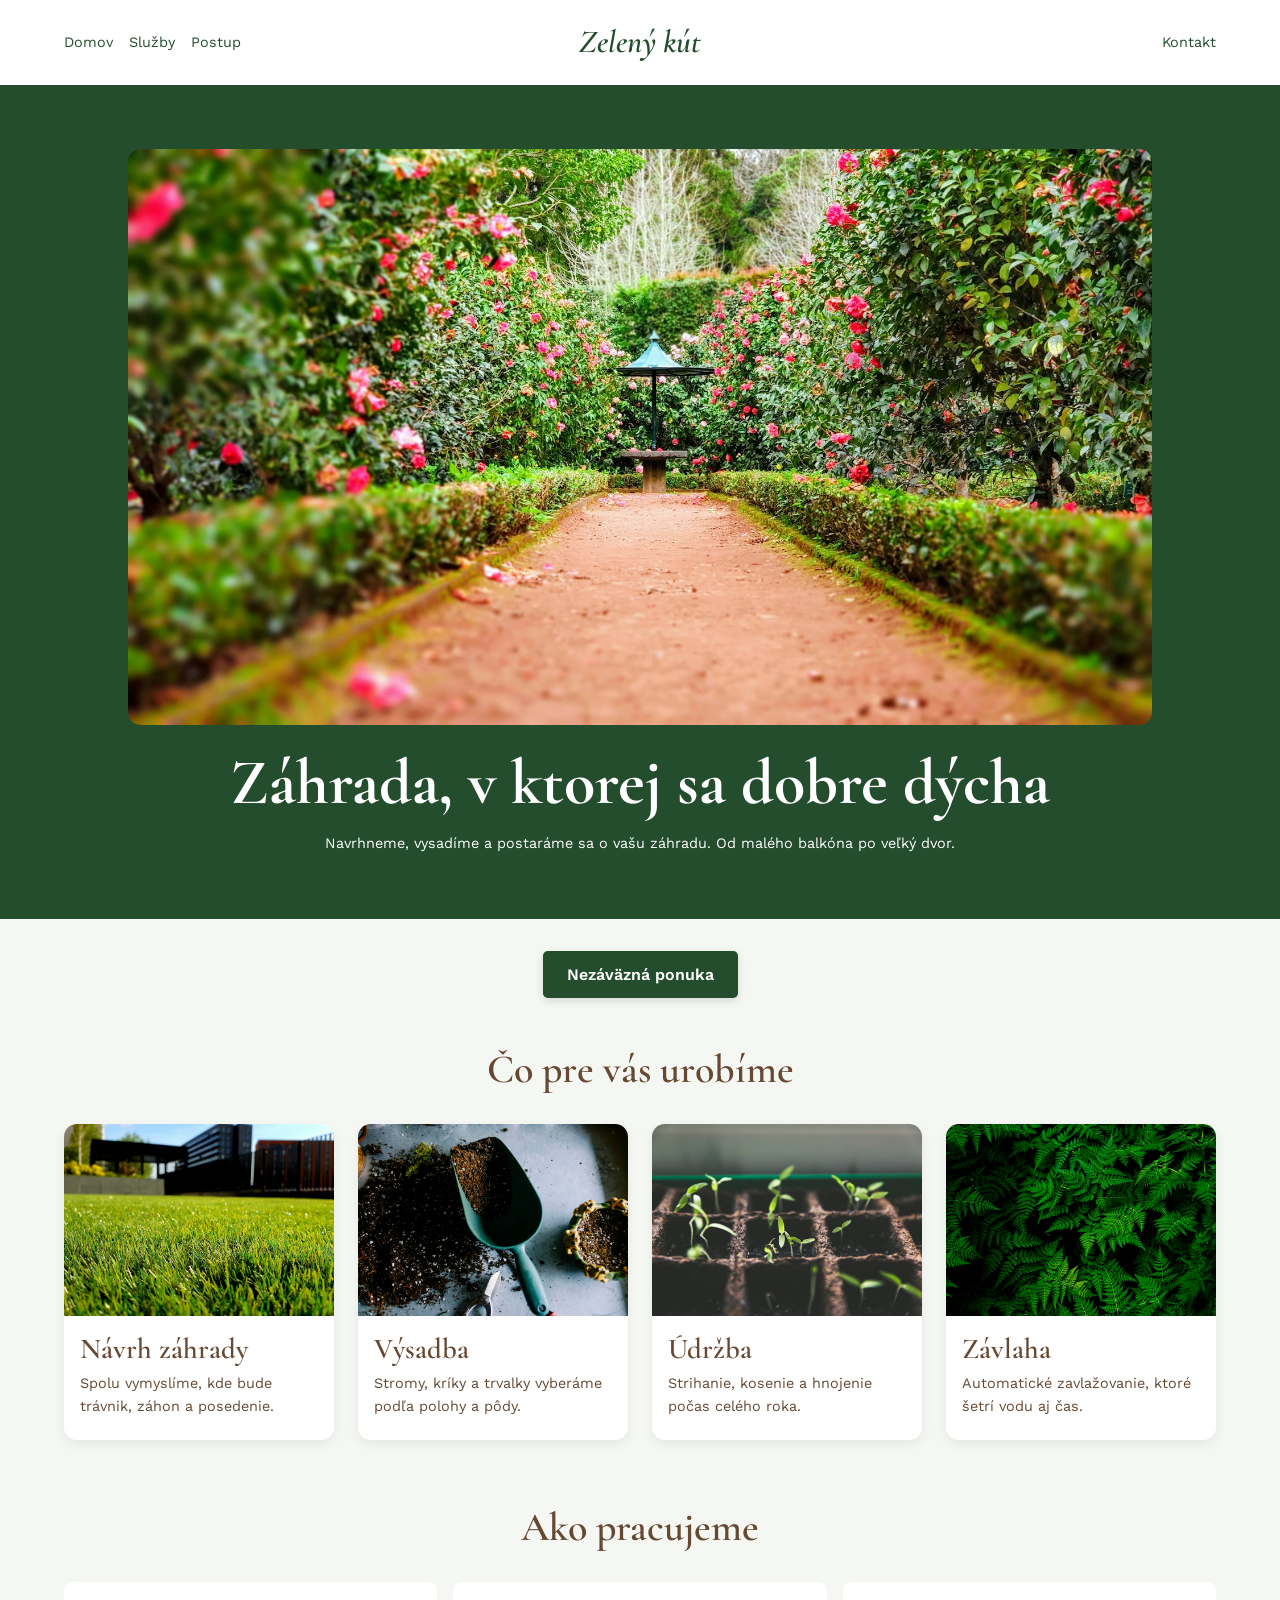
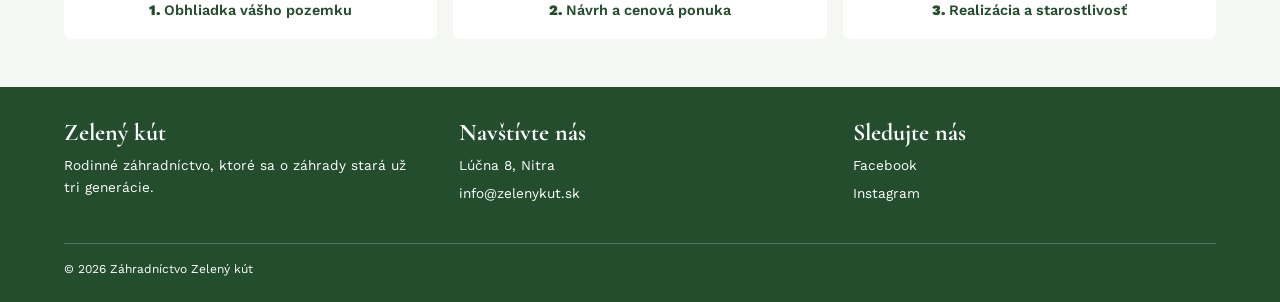
==== index.html @ bc2e9c9a "mensia zmena" ====
<!DOCTYPE html>
<html lang="sk">
<head>
    <meta charset="UTF-8">
    <meta name="viewport" content="width=device-width, initial-scale=1.0">
    <link rel="stylesheet" href="assets/css/normalize.css">
    <link rel="stylesheet" href="assets/css/style.css">
    <title>zahradnictvo - Grabec</title>
</head>
    
<body>

    <!-- HLAVICKA -->
    <header class="hlavicka">

        <nav class="hlavicka__menu">
            <a href="#domov">Domov</a>
            <a href="#sluzby">Služby</a>
            <a href="#postup">Postup</a>
        </nav>

        <p class="hlavicka__logo">Zelený kút</p>

        <a href="#kontakt" class="hlavicka__kontakt">
            Kontakt
        </a>

    </header>

    <!-- HLAVNY OBSAH -->
    <main>

        <!-- UVOD -->
        <section class="uvod" id="domov">

            <img src="assets/vzory a obrazky/zahrada-uvod.jpg"
                 alt="Krásna záhrada">

            <div class="uvod__obsah">

                <h1>Záhrada, v ktorej sa dobre dýcha</h1>

                <p>
                    Navrhneme, vysadíme a postaráme sa o vašu
                    záhradu. Od malého balkóna po veľký dvor.
                </p>

            </div>

        </section>

        <!-- TLACIDLO POD UVODOM -->
        <div class="uvod__tlacidlo">
            <a href="#kontakt">Nezáväzná ponuka</a>
        </div>

        <!-- SLUZBY -->
        <section class="sluzby" id="sluzby">

            <h2>Čo pre vás urobíme</h2>

            <div class="sluzby__zoznam">

                <article class="sluzby__karta">

                    <img src="assets/vzory a obrazky/navrh-zahrady.jpg"
                         alt="Návrh záhrady">

                    <h3>Návrh záhrady</h3>

                    <p>
                        Spolu vymyslíme, kde bude trávnik,
                        záhon a posedenie.
                    </p>

                </article>

                <article class="sluzby__karta">

                    <img src="assets/vzory a obrazky/vysadba.jpg"
                         alt="Výsadba rastlín">

                    <h3>Výsadba</h3>

                    <p>
                        Stromy, kríky a trvalky vyberáme
                        podľa polohy a pôdy.
                    </p>

                </article>

                <article class="sluzby__karta">

                    <img src="assets/vzory a obrazky/udrzba.jpg"
                         alt="Údržba záhrady">

                    <h3>Údržba</h3>

                    <p>
                        Strihanie, kosenie a hnojenie
                        počas celého roka.
                    </p>

                </article>

                <article class="sluzby__karta">

                    <img src="assets/vzory a obrazky/zavlaha.jpg"
                         alt="Zavlažovanie záhrady">

                    <h3>Závlaha</h3>

                    <p>
                        Automatické zavlažovanie,
                        ktoré šetrí vodu aj čas.
                    </p>

                </article>

            </div>

        </section>

        <!-- POSTUP -->
        <section class="postup" id="postup">

            <h2>Ako pracujeme</h2>

            <div class="postup__zoznam">

                <article class="postup__krok">
                    <p><strong>1.</strong> Obhliadka vášho pozemku</p>
                </article>

                <article class="postup__krok">
                    <p><strong>2.</strong> Návrh a cenová ponuka</p>
                </article>

                <article class="postup__krok">
                    <p><strong>3.</strong> Realizácia a starostlivosť</p>
                </article>

            </div>

        </section>

    </main>

    <!-- PATICKA -->
    <footer class="paticka" id="kontakt">

        <div class="paticka__obsah">

            <div>
                <h2>Zelený kút</h2>

                <p>
                    Rodinné záhradníctvo, ktoré sa o záhrady
                    stará už tri generácie.
                </p>
            </div>

            <div>
                <h3>Navštívte nás</h3>

                <p>Lúčna 8, Nitra</p>
                <p>info@zelenykut.sk</p>
            </div>

            <div>
                <h3>Sledujte nás</h3>
                <p>Facebook</p>
                <p>Instagram</p>
            </div>

            </div>

        </div>

        <p>© 2026 Záhradníctvo Zelený kút</p>

    </footer>

</body>
</html>
---- assets/css/style.css ----
@import url('https://fonts.googleapis.com/css2?family=Cormorant+Garamond:wght@400;600;700&family=Work+Sans:wght@400;500;600&display=swap');

/* FARBY */
:root {
    --les: oklch(38% 0.07 150);
    --listy: oklch(65% 0.14 140);
    --hlina: hsl(25, 35%, 30%);
    --svetla: hsl(90, 30%, 96%);
    --slnko: oklch(82% 0.15 85);
}

/* ZAKLAD */
* {
    box-sizing: border-box;
}

body {
    margin: 0;
    background-color: var(--svetla);
    color: var(--hlina);
    font-family: 'Work Sans', sans-serif;
}

h1, h2, h3, .hlavicka__logo {
    font-family: 'Cormorant Garamond', serif;
}

img {
    max-width: 100%;
    height: auto;
}

/* HLAVICKA */
.hlavicka {
    display: flex;
    flex-direction: column;
    align-items: center;
    gap: 0.5rem;
    padding: 1rem 5%;
    background-color: white;
}

.hlavicka__logo {
    order: -1;
    margin: 0;
    font-size: 2rem;
    font-style: italic;
    font-weight: 600;
    color: var(--les);
}

.hlavicka__menu {
    display: flex;
    flex-wrap: wrap;
    justify-content: center;
    gap: 1rem;
}

.hlavicka__menu a {
    color: var(--les);
    text-decoration: none;
    font-size: 0.9rem;
}

.hlavicka__menu a:hover {
    color: var(--listy);
}

/* KONTAKT */
.hlavicka__kontakt {
    display: none;
}

/* UVOD */
.uvod {
    background-color: var(--les);
    color: white;
    text-align: center;
    padding: 3rem 5%;
}

.uvod img {
    display: block;
    width: 100%;
    max-width: 70rem;
    margin: 0 auto;
    border-radius: 0.8rem;
}

.uvod__obsah {
    max-width: 52rem;
    margin: 1.5rem auto 0;
}

.uvod h1 {
    font-size: 2.4rem;
    line-height: 1.05;
    margin: 0 0 1rem;
}

.uvod p {
    line-height: 1.6;
    font-size: 0.9rem;
    margin: 0;
}

/* TLACIDLO POD UVODOM */
.uvod__tlacidlo {
    text-align: center;
    padding: 2rem 5% 0;
}

.uvod__tlacidlo a {
    display: inline-block;
    padding: 0.9rem 1.5rem;
    background-color: var(--les);
    color: white;
    border-radius: 0.3rem;
    text-decoration: none;
    font-weight: 600;
    box-shadow: 0 3px 8px #0002;
}

.uvod__tlacidlo a:hover {
    background-color: var(--listy);
    color: var(--les);
}

/* SLUZBY */
.sluzby {
    padding: 3rem 5%;
}

.sluzby h2, .postup h2 {
    text-align: center;
    font-size: 2.5rem;
    font-weight: 600;
    color: var(--hlina);
    margin: 0 0 2rem;
}

.sluzby__zoznam {
    display: flex;
    flex-direction: column;
    gap: 1.5rem;
}

.sluzby__karta {
    background-color: white;
    border-radius: 0.8rem;
    overflow: hidden;
    box-shadow: 0 4px 12px #0001;
}

.sluzby__karta img {
    display: block;
    width: 100%;
    height: 12rem;
    object-fit: cover;
}

.sluzby__karta h3 {
    font-size: 1.8rem;
    font-weight: 600;
    color: var(--hlina);
    margin: 1rem 1rem 0.4rem;
}

.sluzby__karta p {
    font-size: 0.9rem;
    line-height: 1.6;
    margin: 0 1rem 1.4rem;
}

/* POSTUP */
.postup {
    padding: 1rem 5% 3rem;
}

.postup__zoznam {
    display: grid;
    grid-template-columns: 1fr;
    gap: 1rem;
    max-width: 70rem;
    margin: 0 auto;
}

.postup__krok {
    background-color: white;
    border-radius: 0.5rem;
    padding: 1.1rem;
    text-align: center;
}

.postup__krok p {
    margin: 0;
    color: var(--les);
    font-size: 0.9rem;
    font-weight: 600;
    line-height: 1.5;
}

/* PATICKA */
.paticka {
    background-color: var(--les);
    color: white;
    padding: 2rem 5% 1rem;
}

.paticka__obsah {
    display: flex;
    flex-direction: column;
    gap: 1rem;
}

.paticka h2, .paticka h3 {
    font-size: 1.5rem;
    margin: 0 0 0.5rem;
}

.paticka p {
    font-size: 0.85rem;
    line-height: 1.6;
    margin: 0 0 0.4rem;
}

/* SOCIALNE SIETE */
.paticka__socialne {
    display: flex;
    gap: 0.6rem;
}

.paticka__socialne a {
    display: flex;
    align-items: center;
    justify-content: center;
    width: 2rem;
    height: 2rem;
    border: 1px solid #ffffff66;
    border-radius: 50%;
    color: white;
}

.paticka__socialne a:hover {
    color: var(--slnko);
    border-color: var(--slnko);
}

.paticka__socialne svg {
    width: 1rem;
    height: 1rem;
    fill: currentColor;
}

.paticka__socialne rect,
.paticka__socialne circle {
    fill: none;
    stroke: currentColor;
    stroke-width: 1.6;
}

.paticka__socialne .paticka__bodka {
    fill: currentColor;
    stroke: none;
}

/* SPODNY TEXT */
.paticka > p {
    border-top: 1px solid #ffffff33;
    padding-top: 1rem;
    margin-top: 2rem;
    font-size: 0.75rem;
}

/* TABLET */
@media (min-width: 600px) {

    .uvod {
        padding: 3rem 5% 4rem;
    }

    .uvod h1 {
        font-size: 3.8rem;
    }

    .sluzby__zoznam {
        flex-direction: row;
        flex-wrap: wrap;
    }

    .sluzby__karta {
        width: calc(33.333% - 1rem);
    }

    .sluzby__karta:last-child {
        width: 100%;
    }

    .postup__zoznam {
        max-width: 34rem;
    }

}

/* POCITAC */
@media (min-width: 960px) {

    /* HLAVICKA */
    .hlavicka {
        display: grid;
        grid-template-columns: 1fr 1fr 1fr;
        align-items: center;
        padding: 1.5rem 5%;
    }

    .hlavicka__menu {
        justify-content: flex-start;
    }

    .hlavicka__logo {
        order: 0;
        text-align: center;
    }

    .hlavicka__kontakt {
        display: inline-block;
        justify-self: end;
        color: var(--les);
        text-decoration: none;
        font-size: 0.9rem;
    }

    .hlavicka__kontakt:hover {
        color: var(--listy);
    }

    /* UVOD */
    .uvod {
        padding: 4rem 10%;
    }

    .uvod h1 {
        font-size: 4rem;
    }

    /* SLUZBY */
    .sluzby__karta,
    .sluzby__karta:last-child {
        width: calc(25% - 1.125rem);
    }

    /* POSTUP */
    .postup__zoznam {
        grid-template-columns: repeat(3, 1fr);
        max-width: 100%;
    }

    /* PATICKA */
    .paticka__obsah {
        flex-direction: row;
        justify-content: space-between;
        gap: 2rem;
    }

    .paticka__obsah > div {
        flex: 1;
    }

}
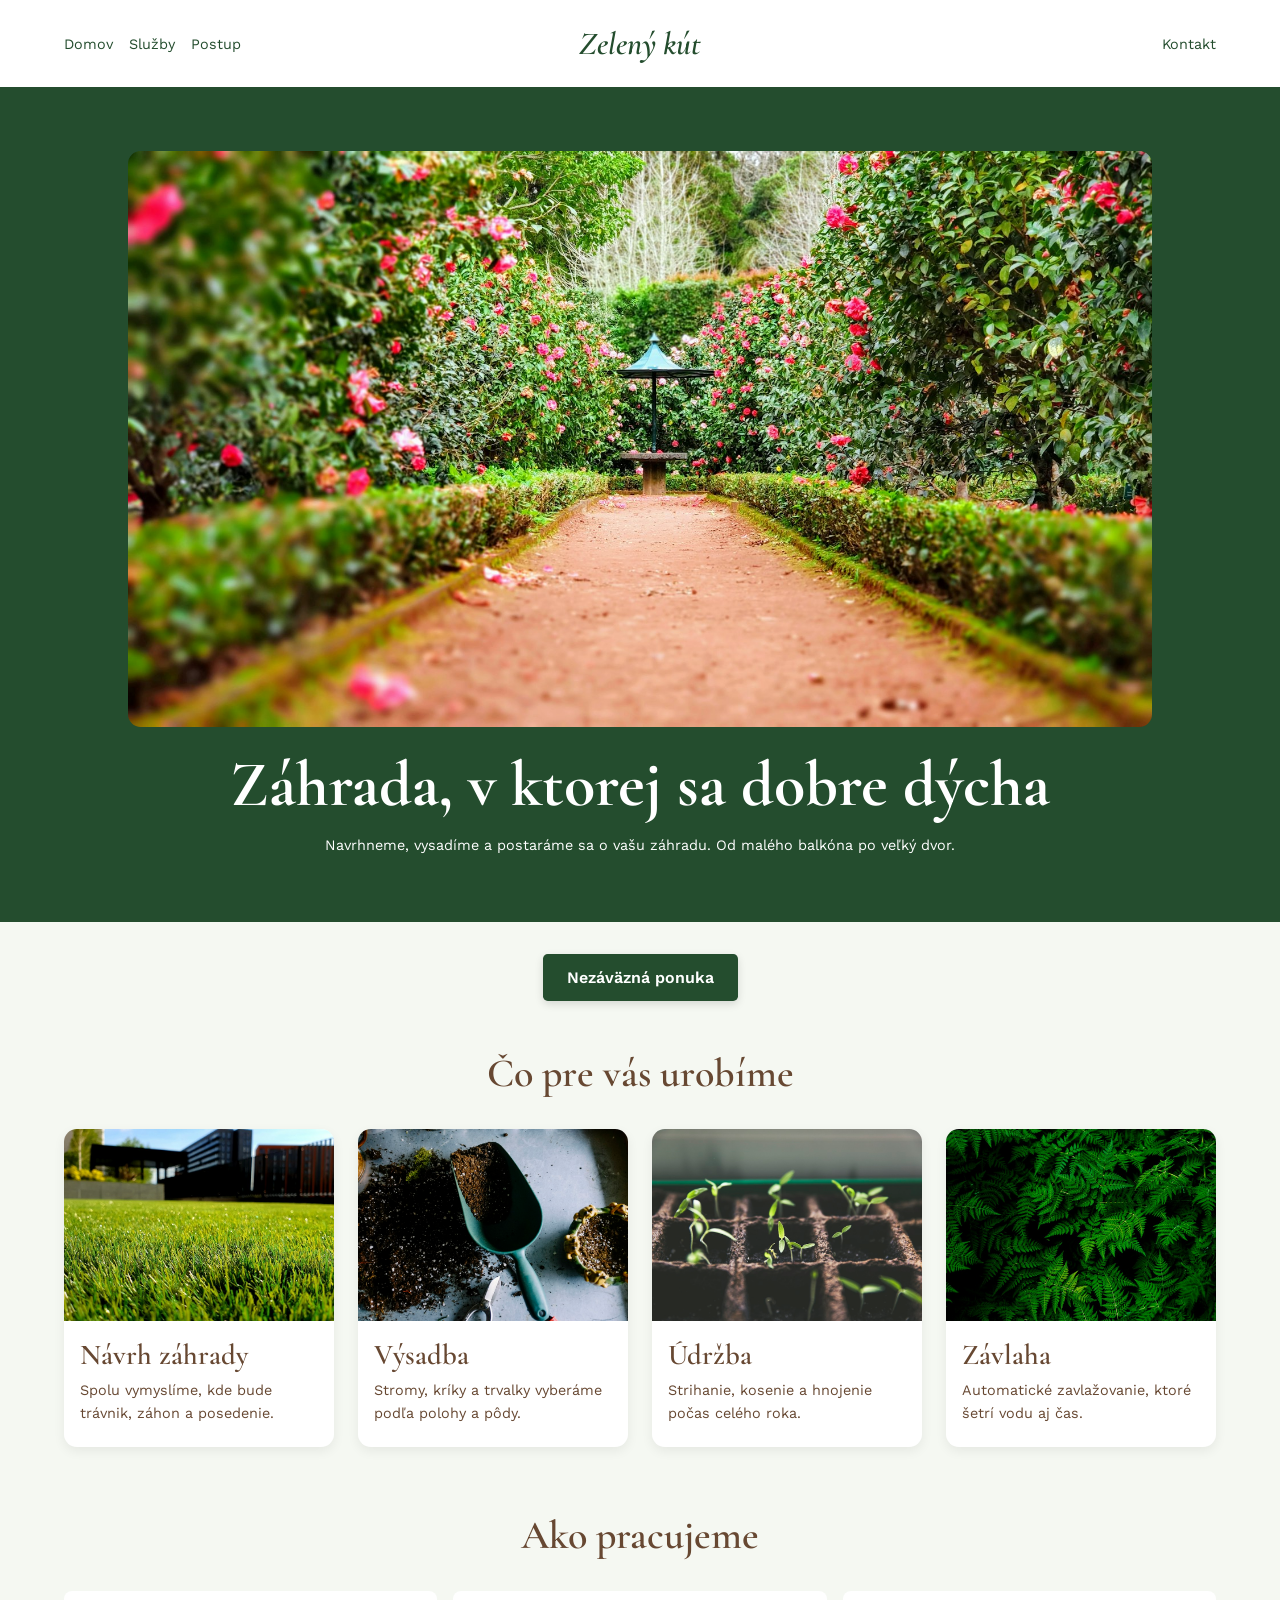
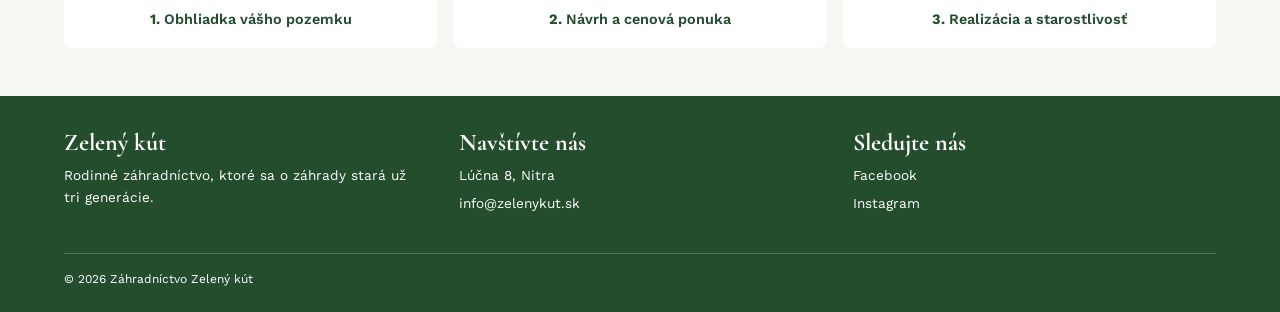
==== commit 9a36749e: "hotovo" ====
--- a/index.html
+++ b/index.html
@@ -1,185 +1,185 @@
-<!DOCTYPE html>
-<html lang="sk">
-<head>
-    <meta charset="UTF-8">
-    <meta name="viewport" content="width=device-width, initial-scale=1.0">
-    <link rel="stylesheet" href="assets/css/normalize.css">
-    <link rel="stylesheet" href="assets/css/style.css">
-    <title>zahradnictvo - Grabec</title>
-</head>
-    
-<body>
-
-    <!-- HLAVICKA -->
-    <header class="hlavicka">
-
-        <nav class="hlavicka__menu">
-            <a href="#domov">Domov</a>
-            <a href="#sluzby">Služby</a>
-            <a href="#postup">Postup</a>
-        </nav>
-
-        <p class="hlavicka__logo">Zelený kút</p>
-
-        <a href="#kontakt" class="hlavicka__kontakt">
-            Kontakt
-        </a>
-
-    </header>
-
-    <!-- HLAVNY OBSAH -->
-    <main>
-
-        <!-- UVOD -->
-        <section class="uvod" id="domov">
-
-            <img src="assets/vzory a obrazky/zahrada-uvod.jpg"
-                 alt="Krásna záhrada">
-
-            <div class="uvod__obsah">
-
-                <h1>Záhrada, v ktorej sa dobre dýcha</h1>
-
-                <p>
-                    Navrhneme, vysadíme a postaráme sa o vašu
-                    záhradu. Od malého balkóna po veľký dvor.
-                </p>
-
-            </div>
-
-        </section>
-
-        <!-- TLACIDLO POD UVODOM -->
-        <div class="uvod__tlacidlo">
-            <a href="#kontakt">Nezáväzná ponuka</a>
-        </div>
-
-        <!-- SLUZBY -->
-        <section class="sluzby" id="sluzby">
-
-            <h2>Čo pre vás urobíme</h2>
-
-            <div class="sluzby__zoznam">
-
-                <article class="sluzby__karta">
-
-                    <img src="assets/vzory a obrazky/navrh-zahrady.jpg"
-                         alt="Návrh záhrady">
-
-                    <h3>Návrh záhrady</h3>
-
-                    <p>
-                        Spolu vymyslíme, kde bude trávnik,
-                        záhon a posedenie.
-                    </p>
-
-                </article>
-
-                <article class="sluzby__karta">
-
-                    <img src="assets/vzory a obrazky/vysadba.jpg"
-                         alt="Výsadba rastlín">
-
-                    <h3>Výsadba</h3>
-
-                    <p>
-                        Stromy, kríky a trvalky vyberáme
-                        podľa polohy a pôdy.
-                    </p>
-
-                </article>
-
-                <article class="sluzby__karta">
-
-                    <img src="assets/vzory a obrazky/udrzba.jpg"
-                         alt="Údržba záhrady">
-
-                    <h3>Údržba</h3>
-
-                    <p>
-                        Strihanie, kosenie a hnojenie
-                        počas celého roka.
-                    </p>
-
-                </article>
-
-                <article class="sluzby__karta">
-
-                    <img src="assets/vzory a obrazky/zavlaha.jpg"
-                         alt="Zavlažovanie záhrady">
-
-                    <h3>Závlaha</h3>
-
-                    <p>
-                        Automatické zavlažovanie,
-                        ktoré šetrí vodu aj čas.
-                    </p>
-
-                </article>
-
-            </div>
-
-        </section>
-
-        <!-- POSTUP -->
-        <section class="postup" id="postup">
-
-            <h2>Ako pracujeme</h2>
-
-            <div class="postup__zoznam">
-
-                <article class="postup__krok">
-                    <p><strong>1.</strong> Obhliadka vášho pozemku</p>
-                </article>
-
-                <article class="postup__krok">
-                    <p><strong>2.</strong> Návrh a cenová ponuka</p>
-                </article>
-
-                <article class="postup__krok">
-                    <p><strong>3.</strong> Realizácia a starostlivosť</p>
-                </article>
-
-            </div>
-
-        </section>
-
-    </main>
-
-    <!-- PATICKA -->
-    <footer class="paticka" id="kontakt">
-
-        <div class="paticka__obsah">
-
-            <div>
-                <h2>Zelený kút</h2>
-
-                <p>
-                    Rodinné záhradníctvo, ktoré sa o záhrady
-                    stará už tri generácie.
-                </p>
-            </div>
-
-            <div>
-                <h3>Navštívte nás</h3>
-
-                <p>Lúčna 8, Nitra</p>
-                <p>info@zelenykut.sk</p>
-            </div>
-
-            <div>
-                <h3>Sledujte nás</h3>
-                <p>Facebook</p>
-                <p>Instagram</p>
-            </div>
-
-            </div>
-
-        </div>
-
-        <p>© 2026 Záhradníctvo Zelený kút</p>
-
-    </footer>
-
-</body>
+<!DOCTYPE html>
+<html lang="sk">
+<head>
+    <meta charset="UTF-8">
+    <meta name="viewport" content="width=device-width, initial-scale=1.0">
+    <link rel="stylesheet" href="assets/css/normalize.css">
+    <link rel="stylesheet" href="assets/css/style.css">
+    <title>zahradnictvo - Grabec</title>
+</head>
+    
+<body>
+
+    <!-- HLAVICKA -->
+    <header class="hlavicka">
+
+        <nav class="hlavicka__menu">
+            <a href="#domov">Domov</a>
+            <a href="#sluzby">Služby</a>
+            <a href="#postup">Postup</a>
+        </nav>
+
+        <p class="hlavicka__logo">Zelený kút</p>
+
+        <a href="#kontakt" class="hlavicka__kontakt">
+            Kontakt
+        </a>
+
+    </header>
+
+    <!-- HLAVNY OBSAH -->
+    <main>
+
+        <!-- UVOD -->
+        <section class="uvod" id="domov">
+
+            <img src="assets/vzory a obrazky/zahrada-uvod.jpg"
+                 alt="Krásna záhrada">
+
+            <div class="uvod__obsah">
+
+                <h1>Záhrada, v ktorej sa dobre dýcha</h1>
+
+                <p>
+                    Navrhneme, vysadíme a postaráme sa o vašu
+                    záhradu. Od malého balkóna po veľký dvor.
+                </p>
+
+            </div>
+
+        </section>
+
+        <!-- TLACIDLO POD UVODOM -->
+        <div class="uvod__tlacidlo">
+            <a href="#kontakt">Nezáväzná ponuka</a>
+        </div>
+
+        <!-- SLUZBY -->
+        <section class="sluzby" id="sluzby">
+
+            <h2>Čo pre vás urobíme</h2>
+
+            <div class="sluzby__zoznam">
+
+                <article class="sluzby__karta">
+
+                    <img src="assets/vzory a obrazky/navrh-zahrady.jpg"
+                         alt="Návrh záhrady">
+
+                    <h3>Návrh záhrady</h3>
+
+                    <p>
+                        Spolu vymyslíme, kde bude trávnik,
+                        záhon a posedenie.
+                    </p>
+
+                </article>
+
+                <article class="sluzby__karta">
+
+                    <img src="assets/vzory a obrazky/vysadba.jpg"
+                         alt="Výsadba rastlín">
+
+                    <h3>Výsadba</h3>
+
+                    <p>
+                        Stromy, kríky a trvalky vyberáme
+                        podľa polohy a pôdy.
+                    </p>
+
+                </article>
+
+                <article class="sluzby__karta">
+
+                    <img src="assets/vzory a obrazky/udrzba.jpg"
+                         alt="Údržba záhrady">
+
+                    <h3>Údržba</h3>
+
+                    <p>
+                        Strihanie, kosenie a hnojenie
+                        počas celého roka.
+                    </p>
+
+                </article>
+
+                <article class="sluzby__karta">
+
+                    <img src="assets/vzory a obrazky/zavlaha.jpg"
+                         alt="Zavlažovanie záhrady">
+
+                    <h3>Závlaha</h3>
+
+                    <p>
+                        Automatické zavlažovanie,
+                        ktoré šetrí vodu aj čas.
+                    </p>
+
+                </article>
+
+            </div>
+
+        </section>
+
+        <!-- POSTUP -->
+        <section class="postup" id="postup">
+
+            <h2>Ako pracujeme</h2>
+
+            <div class="postup__zoznam">
+
+                <article class="postup__krok">
+                    <p><strong>1.</strong> Obhliadka vášho pozemku</p>
+                </article>
+
+                <article class="postup__krok">
+                    <p><strong>2.</strong> Návrh a cenová ponuka</p>
+                </article>
+
+                <article class="postup__krok">
+                    <p><strong>3.</strong> Realizácia a starostlivosť</p>
+                </article>
+
+            </div>
+
+        </section>
+
+    </main>
+
+    <!-- PATICKA -->
+    <footer class="paticka" id="kontakt">
+
+        <div class="paticka__obsah">
+
+            <div>
+                <h2>Zelený kút</h2>
+
+                <p>
+                    Rodinné záhradníctvo, ktoré sa o záhrady
+                    stará už tri generácie.
+                </p>
+            </div>
+
+            <div>
+                <h3>Navštívte nás</h3>
+
+                <p>Lúčna 8, Nitra</p>
+                <p>info@zelenykut.sk</p>
+            </div>
+
+            <div>
+                <h3>Sledujte nás</h3>
+                <p>Facebook</p>
+                <p>Instagram</p>
+            </div>
+
+            </div>
+
+        </div>
+
+        <p>© 2026 Záhradníctvo Zelený kút</p>
+
+    </footer>
+
+</body>
 </html>
--- a/assets/css/style.css
+++ b/assets/css/style.css
@@ -1,369 +1,369 @@
-@import url('https://fonts.googleapis.com/css2?family=Cormorant+Garamond:wght@400;600;700&family=Work+Sans:wght@400;500;600&display=swap');
-
-/* FARBY */
-:root {
-    --les: oklch(38% 0.07 150);
-    --listy: oklch(65% 0.14 140);
-    --hlina: hsl(25, 35%, 30%);
-    --svetla: hsl(90, 30%, 96%);
-    --slnko: oklch(82% 0.15 85);
-}
-
-/* ZAKLAD */
-* {
-    box-sizing: border-box;
-}
-
-body {
-    margin: 0;
-    background-color: var(--svetla);
-    color: var(--hlina);
-    font-family: 'Work Sans', sans-serif;
-}
-
-h1, h2, h3, .hlavicka__logo {
-    font-family: 'Cormorant Garamond', serif;
-}
-
-img {
-    max-width: 100%;
-    height: auto;
-}
-
-/* HLAVICKA */
-.hlavicka {
-    display: flex;
-    flex-direction: column;
-    align-items: center;
-    gap: 0.5rem;
-    padding: 1rem 5%;
-    background-color: white;
-}
-
-.hlavicka__logo {
-    order: -1;
-    margin: 0;
-    font-size: 2rem;
-    font-style: italic;
-    font-weight: 600;
-    color: var(--les);
-}
-
-.hlavicka__menu {
-    display: flex;
-    flex-wrap: wrap;
-    justify-content: center;
-    gap: 1rem;
-}
-
-.hlavicka__menu a {
-    color: var(--les);
-    text-decoration: none;
-    font-size: 0.9rem;
-}
-
-.hlavicka__menu a:hover {
-    color: var(--listy);
-}
-
-/* KONTAKT */
-.hlavicka__kontakt {
-    display: none;
-}
-
-/* UVOD */
-.uvod {
-    background-color: var(--les);
-    color: white;
-    text-align: center;
-    padding: 3rem 5%;
-}
-
-.uvod img {
-    display: block;
-    width: 100%;
-    max-width: 70rem;
-    margin: 0 auto;
-    border-radius: 0.8rem;
-}
-
-.uvod__obsah {
-    max-width: 52rem;
-    margin: 1.5rem auto 0;
-}
-
-.uvod h1 {
-    font-size: 2.4rem;
-    line-height: 1.05;
-    margin: 0 0 1rem;
-}
-
-.uvod p {
-    line-height: 1.6;
-    font-size: 0.9rem;
-    margin: 0;
-}
-
-/* TLACIDLO POD UVODOM */
-.uvod__tlacidlo {
-    text-align: center;
-    padding: 2rem 5% 0;
-}
-
-.uvod__tlacidlo a {
-    display: inline-block;
-    padding: 0.9rem 1.5rem;
-    background-color: var(--les);
-    color: white;
-    border-radius: 0.3rem;
-    text-decoration: none;
-    font-weight: 600;
-    box-shadow: 0 3px 8px #0002;
-}
-
-.uvod__tlacidlo a:hover {
-    background-color: var(--listy);
-    color: var(--les);
-}
-
-/* SLUZBY */
-.sluzby {
-    padding: 3rem 5%;
-}
-
-.sluzby h2, .postup h2 {
-    text-align: center;
-    font-size: 2.5rem;
-    font-weight: 600;
-    color: var(--hlina);
-    margin: 0 0 2rem;
-}
-
-.sluzby__zoznam {
-    display: flex;
-    flex-direction: column;
-    gap: 1.5rem;
-}
-
-.sluzby__karta {
-    background-color: white;
-    border-radius: 0.8rem;
-    overflow: hidden;
-    box-shadow: 0 4px 12px #0001;
-}
-
-.sluzby__karta img {
-    display: block;
-    width: 100%;
-    height: 12rem;
-    object-fit: cover;
-}
-
-.sluzby__karta h3 {
-    font-size: 1.8rem;
-    font-weight: 600;
-    color: var(--hlina);
-    margin: 1rem 1rem 0.4rem;
-}
-
-.sluzby__karta p {
-    font-size: 0.9rem;
-    line-height: 1.6;
-    margin: 0 1rem 1.4rem;
-}
-
-/* POSTUP */
-.postup {
-    padding: 1rem 5% 3rem;
-}
-
-.postup__zoznam {
-    display: grid;
-    grid-template-columns: 1fr;
-    gap: 1rem;
-    max-width: 70rem;
-    margin: 0 auto;
-}
-
-.postup__krok {
-    background-color: white;
-    border-radius: 0.5rem;
-    padding: 1.1rem;
-    text-align: center;
-}
-
-.postup__krok p {
-    margin: 0;
-    color: var(--les);
-    font-size: 0.9rem;
-    font-weight: 600;
-    line-height: 1.5;
-}
-
-/* PATICKA */
-.paticka {
-    background-color: var(--les);
-    color: white;
-    padding: 2rem 5% 1rem;
-}
-
-.paticka__obsah {
-    display: flex;
-    flex-direction: column;
-    gap: 1rem;
-}
-
-.paticka h2, .paticka h3 {
-    font-size: 1.5rem;
-    margin: 0 0 0.5rem;
-}
-
-.paticka p {
-    font-size: 0.85rem;
-    line-height: 1.6;
-    margin: 0 0 0.4rem;
-}
-
-/* SOCIALNE SIETE */
-.paticka__socialne {
-    display: flex;
-    gap: 0.6rem;
-}
-
-.paticka__socialne a {
-    display: flex;
-    align-items: center;
-    justify-content: center;
-    width: 2rem;
-    height: 2rem;
-    border: 1px solid #ffffff66;
-    border-radius: 50%;
-    color: white;
-}
-
-.paticka__socialne a:hover {
-    color: var(--slnko);
-    border-color: var(--slnko);
-}
-
-.paticka__socialne svg {
-    width: 1rem;
-    height: 1rem;
-    fill: currentColor;
-}
-
-.paticka__socialne rect,
-.paticka__socialne circle {
-    fill: none;
-    stroke: currentColor;
-    stroke-width: 1.6;
-}
-
-.paticka__socialne .paticka__bodka {
-    fill: currentColor;
-    stroke: none;
-}
-
-/* SPODNY TEXT */
-.paticka > p {
-    border-top: 1px solid #ffffff33;
-    padding-top: 1rem;
-    margin-top: 2rem;
-    font-size: 0.75rem;
-}
-
-/* TABLET */
-@media (min-width: 600px) {
-
-    .uvod {
-        padding: 3rem 5% 4rem;
-    }
-
-    .uvod h1 {
-        font-size: 3.8rem;
-    }
-
-    .sluzby__zoznam {
-        flex-direction: row;
-        flex-wrap: wrap;
-    }
-
-    .sluzby__karta {
-        width: calc(33.333% - 1rem);
-    }
-
-    .sluzby__karta:last-child {
-        width: 100%;
-    }
-
-    .postup__zoznam {
-        max-width: 34rem;
-    }
-
-}
-
-/* POCITAC */
-@media (min-width: 960px) {
-
-    /* HLAVICKA */
-    .hlavicka {
-        display: grid;
-        grid-template-columns: 1fr 1fr 1fr;
-        align-items: center;
-        padding: 1.5rem 5%;
-    }
-
-    .hlavicka__menu {
-        justify-content: flex-start;
-    }
-
-    .hlavicka__logo {
-        order: 0;
-        text-align: center;
-    }
-
-    .hlavicka__kontakt {
-        display: inline-block;
-        justify-self: end;
-        color: var(--les);
-        text-decoration: none;
-        font-size: 0.9rem;
-    }
-
-    .hlavicka__kontakt:hover {
-        color: var(--listy);
-    }
-
-    /* UVOD */
-    .uvod {
-        padding: 4rem 10%;
-    }
-
-    .uvod h1 {
-        font-size: 4rem;
-    }
-
-    /* SLUZBY */
-    .sluzby__karta,
-    .sluzby__karta:last-child {
-        width: calc(25% - 1.125rem);
-    }
-
-    /* POSTUP */
-    .postup__zoznam {
-        grid-template-columns: repeat(3, 1fr);
-        max-width: 100%;
-    }
-
-    /* PATICKA */
-    .paticka__obsah {
-        flex-direction: row;
-        justify-content: space-between;
-        gap: 2rem;
-    }
-
-    .paticka__obsah > div {
-        flex: 1;
-    }
-
+@import url('https://fonts.googleapis.com/css2?family=Cormorant+Garamond:wght@400;600;700&family=Work+Sans:wght@400;500;600&display=swap');
+
+/* FARBY */
+:root {
+    --les: oklch(38% 0.07 150);
+    --listy: oklch(65% 0.14 140);
+    --hlina: hsl(25, 35%, 30%);
+    --svetla: hsl(90, 30%, 96%);
+    --slnko: oklch(82% 0.15 85);
+}
+
+/* ZAKLAD */
+* {
+    box-sizing: border-box;
+}
+
+body {
+    margin: 0;
+    background-color: var(--svetla);
+    color: var(--hlina);
+    font-family: 'Work Sans', sans-serif;
+}
+
+h1, h2, h3, .hlavicka__logo {
+    font-family: 'Cormorant Garamond', serif;
+}
+
+img {
+    max-width: 100%;
+    height: auto;
+}
+
+/* HLAVICKA */
+.hlavicka {
+    display: flex;
+    flex-direction: column;
+    align-items: center;
+    gap: 0.5rem;
+    padding: 1rem 5%;
+    background-color: white;
+}
+
+.hlavicka__logo {
+    order: -1;
+    margin: 0;
+    font-size: 2rem;
+    font-style: italic;
+    font-weight: 600;
+    color: var(--les);
+}
+
+.hlavicka__menu {
+    display: flex;
+    flex-wrap: wrap;
+    justify-content: center;
+    gap: 1rem;
+}
+
+.hlavicka__menu a {
+    color: var(--les);
+    text-decoration: none;
+    font-size: 0.9rem;
+}
+
+.hlavicka__menu a:hover {
+    color: var(--listy);
+}
+
+/* KONTAKT */
+.hlavicka__kontakt {
+    display: none;
+}
+
+/* UVOD */
+.uvod {
+    background-color: var(--les);
+    color: white;
+    text-align: center;
+    padding: 3rem 5%;
+}
+
+.uvod img {
+    display: block;
+    width: 100%;
+    max-width: 70rem;
+    margin: 0 auto;
+    border-radius: 0.8rem;
+}
+
+.uvod__obsah {
+    max-width: 52rem;
+    margin: 1.5rem auto 0;
+}
+
+.uvod h1 {
+    font-size: 2.4rem;
+    line-height: 1.05;
+    margin: 0 0 1rem;
+}
+
+.uvod p {
+    line-height: 1.6;
+    font-size: 0.9rem;
+    margin: 0;
+}
+
+/* TLACIDLO POD UVODOM */
+.uvod__tlacidlo {
+    text-align: center;
+    padding: 2rem 5% 0;
+}
+
+.uvod__tlacidlo a {
+    display: inline-block;
+    padding: 0.9rem 1.5rem;
+    background-color: var(--les);
+    color: white;
+    border-radius: 0.3rem;
+    text-decoration: none;
+    font-weight: 600;
+    box-shadow: 0 3px 8px #0002;
+}
+
+.uvod__tlacidlo a:hover {
+    background-color: var(--listy);
+    color: var(--les);
+}
+
+/* SLUZBY */
+.sluzby {
+    padding: 3rem 5%;
+}
+
+.sluzby h2, .postup h2 {
+    text-align: center;
+    font-size: 2.5rem;
+    font-weight: 600;
+    color: var(--hlina);
+    margin: 0 0 2rem;
+}
+
+.sluzby__zoznam {
+    display: flex;
+    flex-direction: column;
+    gap: 1.5rem;
+}
+
+.sluzby__karta {
+    background-color: white;
+    border-radius: 0.8rem;
+    overflow: hidden;
+    box-shadow: 0 4px 12px #0001;
+}
+
+.sluzby__karta img {
+    display: block;
+    width: 100%;
+    height: 12rem;
+    object-fit: cover;
+}
+
+.sluzby__karta h3 {
+    font-size: 1.8rem;
+    font-weight: 600;
+    color: var(--hlina);
+    margin: 1rem 1rem 0.4rem;
+}
+
+.sluzby__karta p {
+    font-size: 0.9rem;
+    line-height: 1.6;
+    margin: 0 1rem 1.4rem;
+}
+
+/* POSTUP */
+.postup {
+    padding: 1rem 5% 3rem;
+}
+
+.postup__zoznam {
+    display: grid;
+    grid-template-columns: 1fr;
+    gap: 1rem;
+    max-width: 70rem;
+    margin: 0 auto;
+}
+
+.postup__krok {
+    background-color: white;
+    border-radius: 0.5rem;
+    padding: 1.1rem;
+    text-align: center;
+}
+
+.postup__krok p {
+    margin: 0;
+    color: var(--les);
+    font-size: 0.9rem;
+    font-weight: 600;
+    line-height: 1.5;
+}
+
+/* PATICKA */
+.paticka {
+    background-color: var(--les);
+    color: white;
+    padding: 2rem 5% 1rem;
+}
+
+.paticka__obsah {
+    display: flex;
+    flex-direction: column;
+    gap: 1rem;
+}
+
+.paticka h2, .paticka h3 {
+    font-size: 1.5rem;
+    margin: 0 0 0.5rem;
+}
+
+.paticka p {
+    font-size: 0.85rem;
+    line-height: 1.6;
+    margin: 0 0 0.4rem;
+}
+
+/* SOCIALNE SIETE */
+.paticka__socialne {
+    display: flex;
+    gap: 0.6rem;
+}
+
+.paticka__socialne a {
+    display: flex;
+    align-items: center;
+    justify-content: center;
+    width: 2rem;
+    height: 2rem;
+    border: 1px solid #ffffff66;
+    border-radius: 50%;
+    color: white;
+}
+
+.paticka__socialne a:hover {
+    color: var(--slnko);
+    border-color: var(--slnko);
+}
+
+.paticka__socialne svg {
+    width: 1rem;
+    height: 1rem;
+    fill: currentColor;
+}
+
+.paticka__socialne rect,
+.paticka__socialne circle {
+    fill: none;
+    stroke: currentColor;
+    stroke-width: 1.6;
+}
+
+.paticka__socialne .paticka__bodka {
+    fill: currentColor;
+    stroke: none;
+}
+
+/* SPODNY TEXT */
+.paticka > p {
+    border-top: 1px solid #ffffff33;
+    padding-top: 1rem;
+    margin-top: 2rem;
+    font-size: 0.75rem;
+}
+
+/* TABLET */
+@media (min-width: 600px) {
+
+    .uvod {
+        padding: 3rem 5% 4rem;
+    }
+
+    .uvod h1 {
+        font-size: 3.8rem;
+    }
+
+    .sluzby__zoznam {
+        flex-direction: row;
+        flex-wrap: wrap;
+    }
+
+    .sluzby__karta {
+        width: calc(33.333% - 1rem);
+    }
+
+    .sluzby__karta:last-child {
+        width: 100%;
+    }
+
+    .postup__zoznam {
+        max-width: 34rem;
+    }
+
+}
+
+/* POCITAC */
+@media (min-width: 960px) {
+
+    /* HLAVICKA */
+    .hlavicka {
+        display: grid;
+        grid-template-columns: 1fr 1fr 1fr;
+        align-items: center;
+        padding: 1.5rem 5%;
+    }
+
+    .hlavicka__menu {
+        justify-content: flex-start;
+    }
+
+    .hlavicka__logo {
+        order: 0;
+        text-align: center;
+    }
+
+    .hlavicka__kontakt {
+        display: inline-block;
+        justify-self: end;
+        color: var(--les);
+        text-decoration: none;
+        font-size: 0.9rem;
+    }
+
+    .hlavicka__kontakt:hover {
+        color: var(--listy);
+    }
+
+    /* UVOD */
+    .uvod {
+        padding: 4rem 10%;
+    }
+
+    .uvod h1 {
+        font-size: 4rem;
+    }
+
+    /* SLUZBY */
+    .sluzby__karta,
+    .sluzby__karta:last-child {
+        width: calc(25% - 1.125rem);
+    }
+
+    /* POSTUP */
+    .postup__zoznam {
+        grid-template-columns: repeat(3, 1fr);
+        max-width: 100%;
+    }
+
+    /* PATICKA */
+    .paticka__obsah {
+        flex-direction: row;
+        justify-content: space-between;
+        gap: 2rem;
+    }
+
+    .paticka__obsah > div {
+        flex: 1;
+    }
+
 }
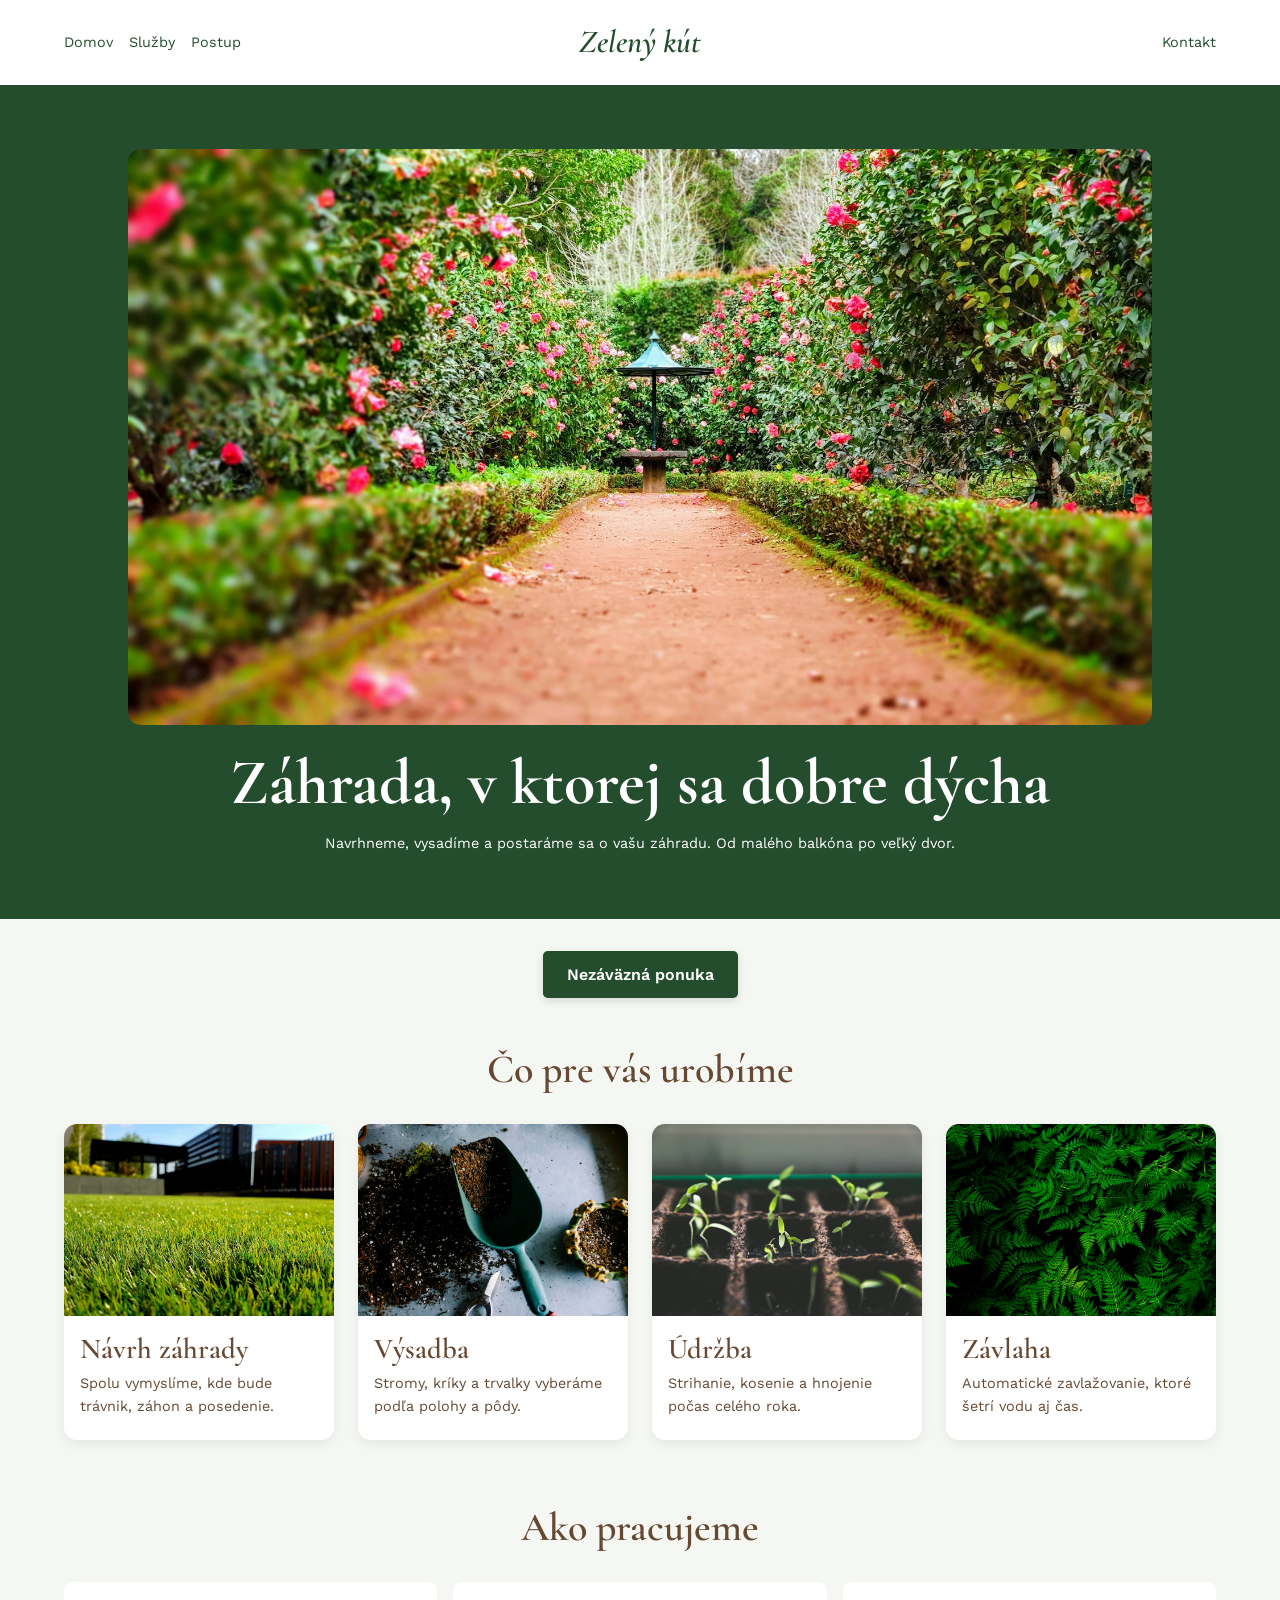
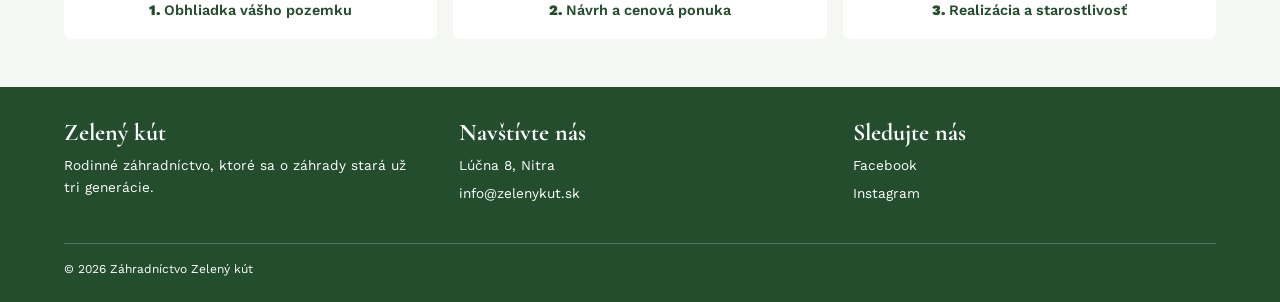
==== commit 205d94c6: "Merge branch 'main' of https://github.com/imdaniel25/zahradnictvo" ====
--- a/index.html
+++ b/index.html
@@ -1,185 +1,185 @@
-<!DOCTYPE html>
-<html lang="sk">
-<head>
-    <meta charset="UTF-8">
-    <meta name="viewport" content="width=device-width, initial-scale=1.0">
-    <link rel="stylesheet" href="assets/css/normalize.css">
-    <link rel="stylesheet" href="assets/css/style.css">
-    <title>zahradnictvo - Grabec</title>
-</head>
-    
-<body>
-
-    <!-- HLAVICKA -->
-    <header class="hlavicka">
-
-        <nav class="hlavicka__menu">
-            <a href="#domov">Domov</a>
-            <a href="#sluzby">Služby</a>
-            <a href="#postup">Postup</a>
-        </nav>
-
-        <p class="hlavicka__logo">Zelený kút</p>
-
-        <a href="#kontakt" class="hlavicka__kontakt">
-            Kontakt
-        </a>
-
-    </header>
-
-    <!-- HLAVNY OBSAH -->
-    <main>
-
-        <!-- UVOD -->
-        <section class="uvod" id="domov">
-
-            <img src="assets/vzory a obrazky/zahrada-uvod.jpg"
-                 alt="Krásna záhrada">
-
-            <div class="uvod__obsah">
-
-                <h1>Záhrada, v ktorej sa dobre dýcha</h1>
-
-                <p>
-                    Navrhneme, vysadíme a postaráme sa o vašu
-                    záhradu. Od malého balkóna po veľký dvor.
-                </p>
-
-            </div>
-
-        </section>
-
-        <!-- TLACIDLO POD UVODOM -->
-        <div class="uvod__tlacidlo">
-            <a href="#kontakt">Nezáväzná ponuka</a>
-        </div>
-
-        <!-- SLUZBY -->
-        <section class="sluzby" id="sluzby">
-
-            <h2>Čo pre vás urobíme</h2>
-
-            <div class="sluzby__zoznam">
-
-                <article class="sluzby__karta">
-
-                    <img src="assets/vzory a obrazky/navrh-zahrady.jpg"
-                         alt="Návrh záhrady">
-
-                    <h3>Návrh záhrady</h3>
-
-                    <p>
-                        Spolu vymyslíme, kde bude trávnik,
-                        záhon a posedenie.
-                    </p>
-
-                </article>
-
-                <article class="sluzby__karta">
-
-                    <img src="assets/vzory a obrazky/vysadba.jpg"
-                         alt="Výsadba rastlín">
-
-                    <h3>Výsadba</h3>
-
-                    <p>
-                        Stromy, kríky a trvalky vyberáme
-                        podľa polohy a pôdy.
-                    </p>
-
-                </article>
-
-                <article class="sluzby__karta">
-
-                    <img src="assets/vzory a obrazky/udrzba.jpg"
-                         alt="Údržba záhrady">
-
-                    <h3>Údržba</h3>
-
-                    <p>
-                        Strihanie, kosenie a hnojenie
-                        počas celého roka.
-                    </p>
-
-                </article>
-
-                <article class="sluzby__karta">
-
-                    <img src="assets/vzory a obrazky/zavlaha.jpg"
-                         alt="Zavlažovanie záhrady">
-
-                    <h3>Závlaha</h3>
-
-                    <p>
-                        Automatické zavlažovanie,
-                        ktoré šetrí vodu aj čas.
-                    </p>
-
-                </article>
-
-            </div>
-
-        </section>
-
-        <!-- POSTUP -->
-        <section class="postup" id="postup">
-
-            <h2>Ako pracujeme</h2>
-
-            <div class="postup__zoznam">
-
-                <article class="postup__krok">
-                    <p><strong>1.</strong> Obhliadka vášho pozemku</p>
-                </article>
-
-                <article class="postup__krok">
-                    <p><strong>2.</strong> Návrh a cenová ponuka</p>
-                </article>
-
-                <article class="postup__krok">
-                    <p><strong>3.</strong> Realizácia a starostlivosť</p>
-                </article>
-
-            </div>
-
-        </section>
-
-    </main>
-
-    <!-- PATICKA -->
-    <footer class="paticka" id="kontakt">
-
-        <div class="paticka__obsah">
-
-            <div>
-                <h2>Zelený kút</h2>
-
-                <p>
-                    Rodinné záhradníctvo, ktoré sa o záhrady
-                    stará už tri generácie.
-                </p>
-            </div>
-
-            <div>
-                <h3>Navštívte nás</h3>
-
-                <p>Lúčna 8, Nitra</p>
-                <p>info@zelenykut.sk</p>
-            </div>
-
-            <div>
-                <h3>Sledujte nás</h3>
-                <p>Facebook</p>
-                <p>Instagram</p>
-            </div>
-
-            </div>
-
-        </div>
-
-        <p>© 2026 Záhradníctvo Zelený kút</p>
-
-    </footer>
-
-</body>
+<!DOCTYPE html>
+<html lang="sk">
+<head>
+    <meta charset="UTF-8">
+    <meta name="viewport" content="width=device-width, initial-scale=1.0">
+    <link rel="stylesheet" href="assets/css/normalize.css">
+    <link rel="stylesheet" href="assets/css/style.css">
+    <title>zahradnictvo - Grabec</title>
+</head>
+    
+<body>
+
+    <!-- HLAVICKA -->
+    <header class="hlavicka">
+
+        <nav class="hlavicka__menu">
+            <a href="#domov">Domov</a>
+            <a href="#sluzby">Služby</a>
+            <a href="#postup">Postup</a>
+        </nav>
+
+        <p class="hlavicka__logo">Zelený kút</p>
+
+        <a href="#kontakt" class="hlavicka__kontakt">
+            Kontakt
+        </a>
+
+    </header>
+
+    <!-- HLAVNY OBSAH -->
+    <main>
+
+        <!-- UVOD -->
+        <section class="uvod" id="domov">
+
+            <img src="assets/vzory a obrazky/zahrada-uvod.jpg"
+                 alt="Krásna záhrada">
+
+            <div class="uvod__obsah">
+
+                <h1>Záhrada, v ktorej sa dobre dýcha</h1>
+
+                <p>
+                    Navrhneme, vysadíme a postaráme sa o vašu
+                    záhradu. Od malého balkóna po veľký dvor.
+                </p>
+
+            </div>
+
+        </section>
+
+        <!-- TLACIDLO POD UVODOM -->
+        <div class="uvod__tlacidlo">
+            <a href="#kontakt">Nezáväzná ponuka</a>
+        </div>
+
+        <!-- SLUZBY -->
+        <section class="sluzby" id="sluzby">
+
+            <h2>Čo pre vás urobíme</h2>
+
+            <div class="sluzby__zoznam">
+
+                <article class="sluzby__karta">
+
+                    <img src="assets/vzory a obrazky/navrh-zahrady.jpg"
+                         alt="Návrh záhrady">
+
+                    <h3>Návrh záhrady</h3>
+
+                    <p>
+                        Spolu vymyslíme, kde bude trávnik,
+                        záhon a posedenie.
+                    </p>
+
+                </article>
+
+                <article class="sluzby__karta">
+
+                    <img src="assets/vzory a obrazky/vysadba.jpg"
+                         alt="Výsadba rastlín">
+
+                    <h3>Výsadba</h3>
+
+                    <p>
+                        Stromy, kríky a trvalky vyberáme
+                        podľa polohy a pôdy.
+                    </p>
+
+                </article>
+
+                <article class="sluzby__karta">
+
+                    <img src="assets/vzory a obrazky/udrzba.jpg"
+                         alt="Údržba záhrady">
+
+                    <h3>Údržba</h3>
+
+                    <p>
+                        Strihanie, kosenie a hnojenie
+                        počas celého roka.
+                    </p>
+
+                </article>
+
+                <article class="sluzby__karta">
+
+                    <img src="assets/vzory a obrazky/zavlaha.jpg"
+                         alt="Zavlažovanie záhrady">
+
+                    <h3>Závlaha</h3>
+
+                    <p>
+                        Automatické zavlažovanie,
+                        ktoré šetrí vodu aj čas.
+                    </p>
+
+                </article>
+
+            </div>
+
+        </section>
+
+        <!-- POSTUP -->
+        <section class="postup" id="postup">
+
+            <h2>Ako pracujeme</h2>
+
+            <div class="postup__zoznam">
+
+                <article class="postup__krok">
+                    <p><strong>1.</strong> Obhliadka vášho pozemku</p>
+                </article>
+
+                <article class="postup__krok">
+                    <p><strong>2.</strong> Návrh a cenová ponuka</p>
+                </article>
+
+                <article class="postup__krok">
+                    <p><strong>3.</strong> Realizácia a starostlivosť</p>
+                </article>
+
+            </div>
+
+        </section>
+
+    </main>
+
+    <!-- PATICKA -->
+    <footer class="paticka" id="kontakt">
+
+        <div class="paticka__obsah">
+
+            <div>
+                <h2>Zelený kút</h2>
+
+                <p>
+                    Rodinné záhradníctvo, ktoré sa o záhrady
+                    stará už tri generácie.
+                </p>
+            </div>
+
+            <div>
+                <h3>Navštívte nás</h3>
+
+                <p>Lúčna 8, Nitra</p>
+                <p>info@zelenykut.sk</p>
+            </div>
+
+            <div>
+                <h3>Sledujte nás</h3>
+                <p>Facebook</p>
+                <p>Instagram</p>
+            </div>
+
+            </div>
+
+        </div>
+
+        <p>© 2026 Záhradníctvo Zelený kút</p>
+
+    </footer>
+
+</body>
 </html>
--- a/assets/css/style.css
+++ b/assets/css/style.css
@@ -1,369 +1,369 @@
-@import url('https://fonts.googleapis.com/css2?family=Cormorant+Garamond:wght@400;600;700&family=Work+Sans:wght@400;500;600&display=swap');
-
-/* FARBY */
-:root {
-    --les: oklch(38% 0.07 150);
-    --listy: oklch(65% 0.14 140);
-    --hlina: hsl(25, 35%, 30%);
-    --svetla: hsl(90, 30%, 96%);
-    --slnko: oklch(82% 0.15 85);
-}
-
-/* ZAKLAD */
-* {
-    box-sizing: border-box;
-}
-
-body {
-    margin: 0;
-    background-color: var(--svetla);
-    color: var(--hlina);
-    font-family: 'Work Sans', sans-serif;
-}
-
-h1, h2, h3, .hlavicka__logo {
-    font-family: 'Cormorant Garamond', serif;
-}
-
-img {
-    max-width: 100%;
-    height: auto;
-}
-
-/* HLAVICKA */
-.hlavicka {
-    display: flex;
-    flex-direction: column;
-    align-items: center;
-    gap: 0.5rem;
-    padding: 1rem 5%;
-    background-color: white;
-}
-
-.hlavicka__logo {
-    order: -1;
-    margin: 0;
-    font-size: 2rem;
-    font-style: italic;
-    font-weight: 600;
-    color: var(--les);
-}
-
-.hlavicka__menu {
-    display: flex;
-    flex-wrap: wrap;
-    justify-content: center;
-    gap: 1rem;
-}
-
-.hlavicka__menu a {
-    color: var(--les);
-    text-decoration: none;
-    font-size: 0.9rem;
-}
-
-.hlavicka__menu a:hover {
-    color: var(--listy);
-}
-
-/* KONTAKT */
-.hlavicka__kontakt {
-    display: none;
-}
-
-/* UVOD */
-.uvod {
-    background-color: var(--les);
-    color: white;
-    text-align: center;
-    padding: 3rem 5%;
-}
-
-.uvod img {
-    display: block;
-    width: 100%;
-    max-width: 70rem;
-    margin: 0 auto;
-    border-radius: 0.8rem;
-}
-
-.uvod__obsah {
-    max-width: 52rem;
-    margin: 1.5rem auto 0;
-}
-
-.uvod h1 {
-    font-size: 2.4rem;
-    line-height: 1.05;
-    margin: 0 0 1rem;
-}
-
-.uvod p {
-    line-height: 1.6;
-    font-size: 0.9rem;
-    margin: 0;
-}
-
-/* TLACIDLO POD UVODOM */
-.uvod__tlacidlo {
-    text-align: center;
-    padding: 2rem 5% 0;
-}
-
-.uvod__tlacidlo a {
-    display: inline-block;
-    padding: 0.9rem 1.5rem;
-    background-color: var(--les);
-    color: white;
-    border-radius: 0.3rem;
-    text-decoration: none;
-    font-weight: 600;
-    box-shadow: 0 3px 8px #0002;
-}
-
-.uvod__tlacidlo a:hover {
-    background-color: var(--listy);
-    color: var(--les);
-}
-
-/* SLUZBY */
-.sluzby {
-    padding: 3rem 5%;
-}
-
-.sluzby h2, .postup h2 {
-    text-align: center;
-    font-size: 2.5rem;
-    font-weight: 600;
-    color: var(--hlina);
-    margin: 0 0 2rem;
-}
-
-.sluzby__zoznam {
-    display: flex;
-    flex-direction: column;
-    gap: 1.5rem;
-}
-
-.sluzby__karta {
-    background-color: white;
-    border-radius: 0.8rem;
-    overflow: hidden;
-    box-shadow: 0 4px 12px #0001;
-}
-
-.sluzby__karta img {
-    display: block;
-    width: 100%;
-    height: 12rem;
-    object-fit: cover;
-}
-
-.sluzby__karta h3 {
-    font-size: 1.8rem;
-    font-weight: 600;
-    color: var(--hlina);
-    margin: 1rem 1rem 0.4rem;
-}
-
-.sluzby__karta p {
-    font-size: 0.9rem;
-    line-height: 1.6;
-    margin: 0 1rem 1.4rem;
-}
-
-/* POSTUP */
-.postup {
-    padding: 1rem 5% 3rem;
-}
-
-.postup__zoznam {
-    display: grid;
-    grid-template-columns: 1fr;
-    gap: 1rem;
-    max-width: 70rem;
-    margin: 0 auto;
-}
-
-.postup__krok {
-    background-color: white;
-    border-radius: 0.5rem;
-    padding: 1.1rem;
-    text-align: center;
-}
-
-.postup__krok p {
-    margin: 0;
-    color: var(--les);
-    font-size: 0.9rem;
-    font-weight: 600;
-    line-height: 1.5;
-}
-
-/* PATICKA */
-.paticka {
-    background-color: var(--les);
-    color: white;
-    padding: 2rem 5% 1rem;
-}
-
-.paticka__obsah {
-    display: flex;
-    flex-direction: column;
-    gap: 1rem;
-}
-
-.paticka h2, .paticka h3 {
-    font-size: 1.5rem;
-    margin: 0 0 0.5rem;
-}
-
-.paticka p {
-    font-size: 0.85rem;
-    line-height: 1.6;
-    margin: 0 0 0.4rem;
-}
-
-/* SOCIALNE SIETE */
-.paticka__socialne {
-    display: flex;
-    gap: 0.6rem;
-}
-
-.paticka__socialne a {
-    display: flex;
-    align-items: center;
-    justify-content: center;
-    width: 2rem;
-    height: 2rem;
-    border: 1px solid #ffffff66;
-    border-radius: 50%;
-    color: white;
-}
-
-.paticka__socialne a:hover {
-    color: var(--slnko);
-    border-color: var(--slnko);
-}
-
-.paticka__socialne svg {
-    width: 1rem;
-    height: 1rem;
-    fill: currentColor;
-}
-
-.paticka__socialne rect,
-.paticka__socialne circle {
-    fill: none;
-    stroke: currentColor;
-    stroke-width: 1.6;
-}
-
-.paticka__socialne .paticka__bodka {
-    fill: currentColor;
-    stroke: none;
-}
-
-/* SPODNY TEXT */
-.paticka > p {
-    border-top: 1px solid #ffffff33;
-    padding-top: 1rem;
-    margin-top: 2rem;
-    font-size: 0.75rem;
-}
-
-/* TABLET */
-@media (min-width: 600px) {
-
-    .uvod {
-        padding: 3rem 5% 4rem;
-    }
-
-    .uvod h1 {
-        font-size: 3.8rem;
-    }
-
-    .sluzby__zoznam {
-        flex-direction: row;
-        flex-wrap: wrap;
-    }
-
-    .sluzby__karta {
-        width: calc(33.333% - 1rem);
-    }
-
-    .sluzby__karta:last-child {
-        width: 100%;
-    }
-
-    .postup__zoznam {
-        max-width: 34rem;
-    }
-
-}
-
-/* POCITAC */
-@media (min-width: 960px) {
-
-    /* HLAVICKA */
-    .hlavicka {
-        display: grid;
-        grid-template-columns: 1fr 1fr 1fr;
-        align-items: center;
-        padding: 1.5rem 5%;
-    }
-
-    .hlavicka__menu {
-        justify-content: flex-start;
-    }
-
-    .hlavicka__logo {
-        order: 0;
-        text-align: center;
-    }
-
-    .hlavicka__kontakt {
-        display: inline-block;
-        justify-self: end;
-        color: var(--les);
-        text-decoration: none;
-        font-size: 0.9rem;
-    }
-
-    .hlavicka__kontakt:hover {
-        color: var(--listy);
-    }
-
-    /* UVOD */
-    .uvod {
-        padding: 4rem 10%;
-    }
-
-    .uvod h1 {
-        font-size: 4rem;
-    }
-
-    /* SLUZBY */
-    .sluzby__karta,
-    .sluzby__karta:last-child {
-        width: calc(25% - 1.125rem);
-    }
-
-    /* POSTUP */
-    .postup__zoznam {
-        grid-template-columns: repeat(3, 1fr);
-        max-width: 100%;
-    }
-
-    /* PATICKA */
-    .paticka__obsah {
-        flex-direction: row;
-        justify-content: space-between;
-        gap: 2rem;
-    }
-
-    .paticka__obsah > div {
-        flex: 1;
-    }
-
+@import url('https://fonts.googleapis.com/css2?family=Cormorant+Garamond:wght@400;600;700&family=Work+Sans:wght@400;500;600&display=swap');
+
+/* FARBY */
+:root {
+    --les: oklch(38% 0.07 150);
+    --listy: oklch(65% 0.14 140);
+    --hlina: hsl(25, 35%, 30%);
+    --svetla: hsl(90, 30%, 96%);
+    --slnko: oklch(82% 0.15 85);
+}
+
+/* ZAKLAD */
+* {
+    box-sizing: border-box;
+}
+
+body {
+    margin: 0;
+    background-color: var(--svetla);
+    color: var(--hlina);
+    font-family: 'Work Sans', sans-serif;
+}
+
+h1, h2, h3, .hlavicka__logo {
+    font-family: 'Cormorant Garamond', serif;
+}
+
+img {
+    max-width: 100%;
+    height: auto;
+}
+
+/* HLAVICKA */
+.hlavicka {
+    display: flex;
+    flex-direction: column;
+    align-items: center;
+    gap: 0.5rem;
+    padding: 1rem 5%;
+    background-color: white;
+}
+
+.hlavicka__logo {
+    order: -1;
+    margin: 0;
+    font-size: 2rem;
+    font-style: italic;
+    font-weight: 600;
+    color: var(--les);
+}
+
+.hlavicka__menu {
+    display: flex;
+    flex-wrap: wrap;
+    justify-content: center;
+    gap: 1rem;
+}
+
+.hlavicka__menu a {
+    color: var(--les);
+    text-decoration: none;
+    font-size: 0.9rem;
+}
+
+.hlavicka__menu a:hover {
+    color: var(--listy);
+}
+
+/* KONTAKT */
+.hlavicka__kontakt {
+    display: none;
+}
+
+/* UVOD */
+.uvod {
+    background-color: var(--les);
+    color: white;
+    text-align: center;
+    padding: 3rem 5%;
+}
+
+.uvod img {
+    display: block;
+    width: 100%;
+    max-width: 70rem;
+    margin: 0 auto;
+    border-radius: 0.8rem;
+}
+
+.uvod__obsah {
+    max-width: 52rem;
+    margin: 1.5rem auto 0;
+}
+
+.uvod h1 {
+    font-size: 2.4rem;
+    line-height: 1.05;
+    margin: 0 0 1rem;
+}
+
+.uvod p {
+    line-height: 1.6;
+    font-size: 0.9rem;
+    margin: 0;
+}
+
+/* TLACIDLO POD UVODOM */
+.uvod__tlacidlo {
+    text-align: center;
+    padding: 2rem 5% 0;
+}
+
+.uvod__tlacidlo a {
+    display: inline-block;
+    padding: 0.9rem 1.5rem;
+    background-color: var(--les);
+    color: white;
+    border-radius: 0.3rem;
+    text-decoration: none;
+    font-weight: 600;
+    box-shadow: 0 3px 8px #0002;
+}
+
+.uvod__tlacidlo a:hover {
+    background-color: var(--listy);
+    color: var(--les);
+}
+
+/* SLUZBY */
+.sluzby {
+    padding: 3rem 5%;
+}
+
+.sluzby h2, .postup h2 {
+    text-align: center;
+    font-size: 2.5rem;
+    font-weight: 600;
+    color: var(--hlina);
+    margin: 0 0 2rem;
+}
+
+.sluzby__zoznam {
+    display: flex;
+    flex-direction: column;
+    gap: 1.5rem;
+}
+
+.sluzby__karta {
+    background-color: white;
+    border-radius: 0.8rem;
+    overflow: hidden;
+    box-shadow: 0 4px 12px #0001;
+}
+
+.sluzby__karta img {
+    display: block;
+    width: 100%;
+    height: 12rem;
+    object-fit: cover;
+}
+
+.sluzby__karta h3 {
+    font-size: 1.8rem;
+    font-weight: 600;
+    color: var(--hlina);
+    margin: 1rem 1rem 0.4rem;
+}
+
+.sluzby__karta p {
+    font-size: 0.9rem;
+    line-height: 1.6;
+    margin: 0 1rem 1.4rem;
+}
+
+/* POSTUP */
+.postup {
+    padding: 1rem 5% 3rem;
+}
+
+.postup__zoznam {
+    display: grid;
+    grid-template-columns: 1fr;
+    gap: 1rem;
+    max-width: 70rem;
+    margin: 0 auto;
+}
+
+.postup__krok {
+    background-color: white;
+    border-radius: 0.5rem;
+    padding: 1.1rem;
+    text-align: center;
+}
+
+.postup__krok p {
+    margin: 0;
+    color: var(--les);
+    font-size: 0.9rem;
+    font-weight: 600;
+    line-height: 1.5;
+}
+
+/* PATICKA */
+.paticka {
+    background-color: var(--les);
+    color: white;
+    padding: 2rem 5% 1rem;
+}
+
+.paticka__obsah {
+    display: flex;
+    flex-direction: column;
+    gap: 1rem;
+}
+
+.paticka h2, .paticka h3 {
+    font-size: 1.5rem;
+    margin: 0 0 0.5rem;
+}
+
+.paticka p {
+    font-size: 0.85rem;
+    line-height: 1.6;
+    margin: 0 0 0.4rem;
+}
+
+/* SOCIALNE SIETE */
+.paticka__socialne {
+    display: flex;
+    gap: 0.6rem;
+}
+
+.paticka__socialne a {
+    display: flex;
+    align-items: center;
+    justify-content: center;
+    width: 2rem;
+    height: 2rem;
+    border: 1px solid #ffffff66;
+    border-radius: 50%;
+    color: white;
+}
+
+.paticka__socialne a:hover {
+    color: var(--slnko);
+    border-color: var(--slnko);
+}
+
+.paticka__socialne svg {
+    width: 1rem;
+    height: 1rem;
+    fill: currentColor;
+}
+
+.paticka__socialne rect,
+.paticka__socialne circle {
+    fill: none;
+    stroke: currentColor;
+    stroke-width: 1.6;
+}
+
+.paticka__socialne .paticka__bodka {
+    fill: currentColor;
+    stroke: none;
+}
+
+/* SPODNY TEXT */
+.paticka > p {
+    border-top: 1px solid #ffffff33;
+    padding-top: 1rem;
+    margin-top: 2rem;
+    font-size: 0.75rem;
+}
+
+/* TABLET */
+@media (min-width: 600px) {
+
+    .uvod {
+        padding: 3rem 5% 4rem;
+    }
+
+    .uvod h1 {
+        font-size: 3.8rem;
+    }
+
+    .sluzby__zoznam {
+        flex-direction: row;
+        flex-wrap: wrap;
+    }
+
+    .sluzby__karta {
+        width: calc(33.333% - 1rem);
+    }
+
+    .sluzby__karta:last-child {
+        width: 100%;
+    }
+
+    .postup__zoznam {
+        max-width: 34rem;
+    }
+
+}
+
+/* POCITAC */
+@media (min-width: 960px) {
+
+    /* HLAVICKA */
+    .hlavicka {
+        display: grid;
+        grid-template-columns: 1fr 1fr 1fr;
+        align-items: center;
+        padding: 1.5rem 5%;
+    }
+
+    .hlavicka__menu {
+        justify-content: flex-start;
+    }
+
+    .hlavicka__logo {
+        order: 0;
+        text-align: center;
+    }
+
+    .hlavicka__kontakt {
+        display: inline-block;
+        justify-self: end;
+        color: var(--les);
+        text-decoration: none;
+        font-size: 0.9rem;
+    }
+
+    .hlavicka__kontakt:hover {
+        color: var(--listy);
+    }
+
+    /* UVOD */
+    .uvod {
+        padding: 4rem 10%;
+    }
+
+    .uvod h1 {
+        font-size: 4rem;
+    }
+
+    /* SLUZBY */
+    .sluzby__karta,
+    .sluzby__karta:last-child {
+        width: calc(25% - 1.125rem);
+    }
+
+    /* POSTUP */
+    .postup__zoznam {
+        grid-template-columns: repeat(3, 1fr);
+        max-width: 100%;
+    }
+
+    /* PATICKA */
+    .paticka__obsah {
+        flex-direction: row;
+        justify-content: space-between;
+        gap: 2rem;
+    }
+
+    .paticka__obsah > div {
+        flex: 1;
+    }
+
 }
